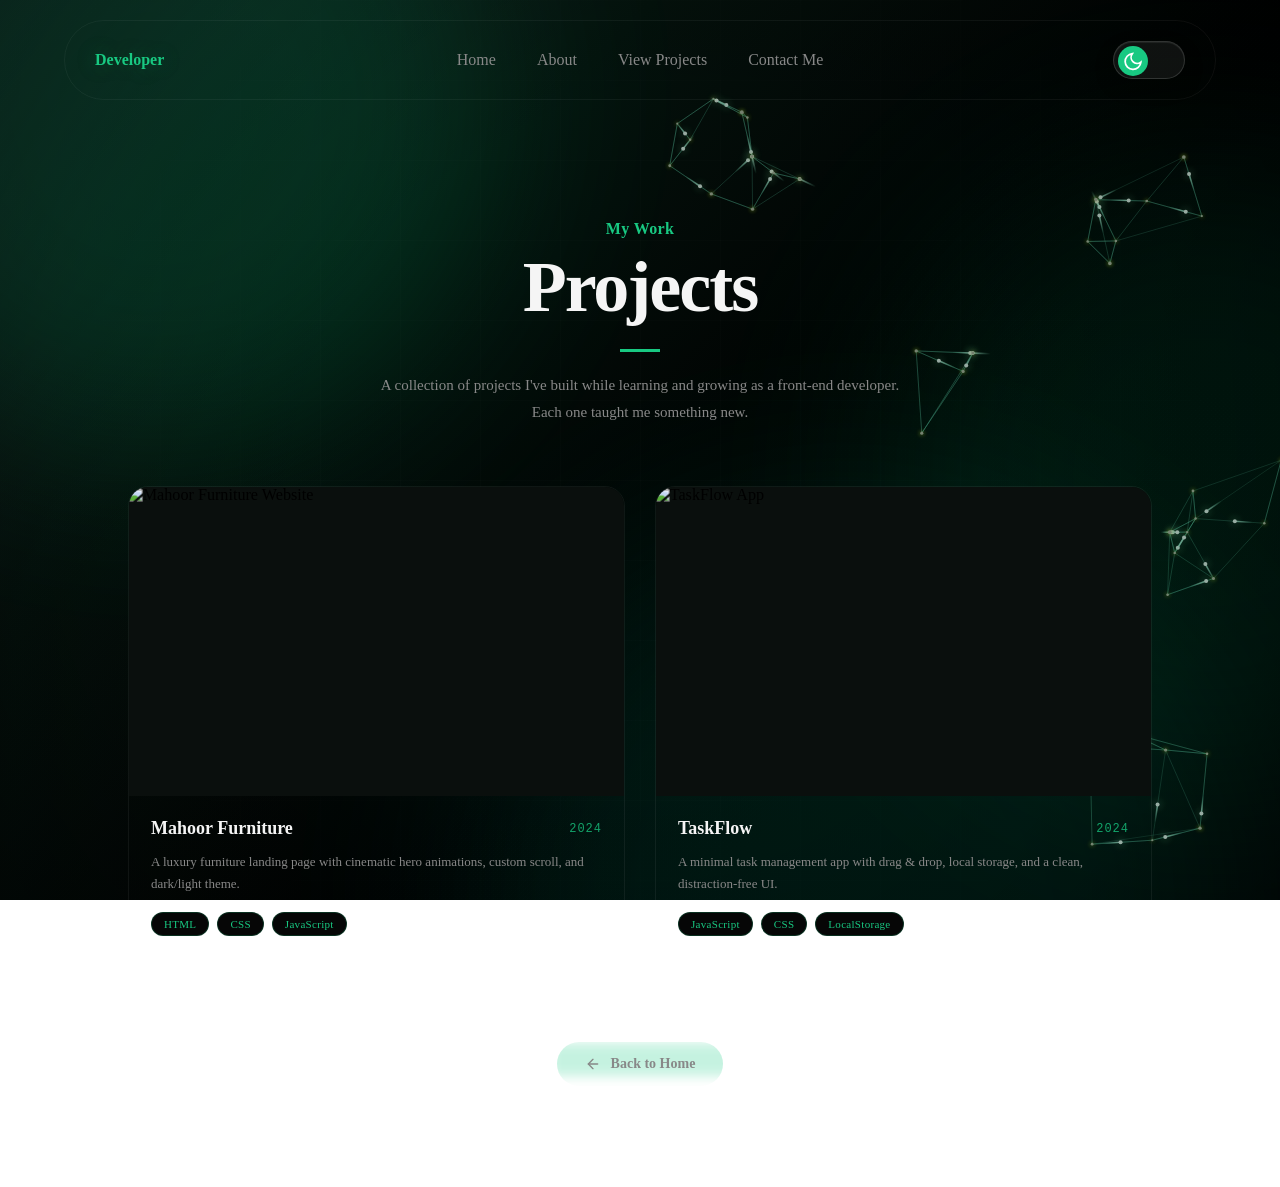
==== projects.html @ 858b784d "Initial commit: portfolio website with projects page" ====
<!doctype html>
<html lang="en">
  <head>
    <meta charset="UTF-8" />
    <meta name="viewport" content="width=device-width, initial-scale=1.0" />
    <title>Projects | Ali Ghambari</title>
    <meta
      name="description"
      content="A collection of front-end projects built by Ali Ghambari — modern, responsive, and crafted with care."
    />

    <link rel="stylesheet" href="css/style.css" />
    <link rel="stylesheet" href="css/background.css" />
    <link rel="stylesheet" href="css/light-theme.css" />
    <link rel="stylesheet" href="css/projects.css" />
    <link rel="stylesheet" href="css/responsive.css" />
  </head>

  <body>
    <!-- BACKGROUND -->
    <div class="background">
      <div class="bg-grid"></div>
      <div class="aurora aurora-1"></div>
      <div class="aurora aurora-2"></div>
      <div class="aurora aurora-3"></div>
    </div>
    <canvas id="network-canvas"></canvas>

    <div class="page">
      <!-- HEADER -->
      <header>
        <button
          class="menu-toggle"
          id="menu-toggle"
          aria-label="Toggle menu"
          aria-expanded="false"
        >
          <span></span>
          <span></span>
          <span></span>
        </button>

        <div class="logo">Developer</div>
        <nav>
          <a href="index.html">Home</a>
          <a href="index.html#about">About</a>
          <a href="projects.html" class="active">View Projects</a>
          <a href="index.html#contact">Contact Me</a>
        </nav>

        <div class="mobile-nav" id="mobile-nav">
          <a href="index.html">Home</a>
          <a href="index.html#about">About</a>
          <a href="projects.html" class="active">View Projects</a>
          <a href="index.html#contact">Contact Me</a>
        </div>

        <button
          class="theme-toggle"
          id="theme-toggle"
          aria-label="Toggle theme"
        >
          <div class="toggle-circle">
            <svg
              class="sun"
              xmlns="http://www.w3.org/2000/svg"
              viewBox="0 0 24 24"
              fill="none"
              stroke="currentColor"
              stroke-width="2"
            >
              <circle cx="12" cy="12" r="5" />
              <line x1="12" y1="1" x2="12" y2="3" />
              <line x1="12" y1="21" x2="12" y2="23" />
              <line x1="4.22" y1="4.22" x2="5.64" y2="5.64" />
              <line x1="18.36" y1="18.36" x2="19.78" y2="19.78" />
              <line x1="1" y1="12" x2="3" y2="12" />
              <line x1="21" y1="12" x2="23" y2="12" />
              <line x1="4.22" y1="19.78" x2="5.64" y2="18.36" />
              <line x1="18.36" y1="5.64" x2="19.78" y2="4.22" />
            </svg>

            <svg
              class="moon"
              xmlns="http://www.w3.org/2000/svg"
              viewBox="0 0 24 24"
              fill="none"
              stroke="currentColor"
              stroke-width="2"
            >
              <path d="M21 12.79A9 9 0 1111.21 3 7 7 0 0021 12.79z" />
            </svg>
          </div>
        </button>
      </header>

      <!-- PROJECTS PAGE HEADER -->
      <section class="projects-hero">
        <span class="greet">My Work</span>
        <h1>Projects</h1>
        <span class="line"></span>
        <p>
          A collection of projects I've built while learning and growing as a
          front-end developer. Each one taught me something new.
        </p>
      </section>

      <!-- PROJECTS GRID -->
      <section class="projects">
        <div class="projects-grid">
          <article class="project-card">
            <div class="project-card__media">
              <img
                src="assets/images/projects/mahoor.webp"
                alt="Mahoor Furniture Website"
                loading="lazy"
              />
              <div class="project-card__overlay"></div>

              <div class="project-card__links">
                <a
                  href="#"
                  target="_blank"
                  rel="noopener"
                  aria-label="View live demo"
                >
                  <svg
                    viewBox="0 0 24 24"
                    fill="none"
                    stroke="currentColor"
                    stroke-width="2"
                  >
                    <path
                      d="M18 13v6a2 2 0 0 1-2 2H5a2 2 0 0 1-2-2V8a2 2 0 0 1 2-2h6"
                    />
                    <polyline points="15 3 21 3 21 9" />
                    <line x1="10" y1="14" x2="21" y2="3" />
                  </svg>
                  <span>Live</span>
                </a>

                <a
                  href="#"
                  target="_blank"
                  rel="noopener"
                  aria-label="View source code"
                >
                  <svg
                    viewBox="0 0 24 24"
                    fill="none"
                    stroke="currentColor"
                    stroke-width="2"
                  >
                    <path
                      d="M9 19c-5 1.5-5-2.5-7-3m14 6v-3.87a3.37 3.37 0 0 0-.94-2.61c3.14-.35 6.44-1.54 6.44-7A5.44 5.44 0 0 0 20 4.77 5.07 5.07 0 0 0 19.91 1S18.73.65 16 2.48a13.38 13.38 0 0 0-7 0C6.27.65 5.09 1 5.09 1A5.07 5.07 0 0 0 5 4.77a5.44 5.44 0 0 0-1.5 3.78c0 5.42 3.3 6.61 6.44 7A3.37 3.37 0 0 0 9 18.13V22"
                    />
                  </svg>
                  <span>Code</span>
                </a>
              </div>
            </div>

            <div class="project-card__content">
              <div class="project-card__header">
                <h3>Mahoor Furniture</h3>
                <span class="project-card__year">2024</span>
              </div>

              <p class="project-card__description">
                A luxury furniture landing page with cinematic hero animations,
                custom scroll, and dark/light theme.
              </p>

              <div class="project-card__tech">
                <span class="project-card__tech-item">HTML</span>
                <span class="project-card__tech-item">CSS</span>
                <span class="project-card__tech-item">JavaScript</span>
              </div>
            </div>
          </article>

          <!-- =====================================================
               PROJECT CARD — TASKFLOW
               ===================================================== -->
          <article class="project-card">
            <div class="project-card__media">
              <img
                src="assets/images/projects/taskflow.webp"
                alt="TaskFlow App"
                loading="lazy"
              />
              <div class="project-card__overlay"></div>

              <div class="project-card__links">
                <a
                  href="#"
                  target="_blank"
                  rel="noopener"
                  aria-label="View live demo"
                >
                  <svg
                    viewBox="0 0 24 24"
                    fill="none"
                    stroke="currentColor"
                    stroke-width="2"
                  >
                    <path
                      d="M18 13v6a2 2 0 0 1-2 2H5a2 2 0 0 1-2-2V8a2 2 0 0 1 2-2h6"
                    />
                    <polyline points="15 3 21 3 21 9" />
                    <line x1="10" y1="14" x2="21" y2="3" />
                  </svg>
                  <span>Live</span>
                </a>

                <a
                  href="#"
                  target="_blank"
                  rel="noopener"
                  aria-label="View source code"
                >
                  <svg
                    viewBox="0 0 24 24"
                    fill="none"
                    stroke="currentColor"
                    stroke-width="2"
                  >
                    <path
                      d="M9 19c-5 1.5-5-2.5-7-3m14 6v-3.87a3.37 3.37 0 0 0-.94-2.61c3.14-.35 6.44-1.54 6.44-7A5.44 5.44 0 0 0 20 4.77 5.07 5.07 0 0 0 19.91 1S18.73.65 16 2.48a13.38 13.38 0 0 0-7 0C6.27.65 5.09 1 5.09 1A5.07 5.07 0 0 0 5 4.77a5.44 5.44 0 0 0-1.5 3.78c0 5.42 3.3 6.61 6.44 7A3.37 3.37 0 0 0 9 18.13V22"
                    />
                  </svg>
                  <span>Code</span>
                </a>
              </div>
            </div>

            <div class="project-card__content">
              <div class="project-card__header">
                <h3>TaskFlow</h3>
                <span class="project-card__year">2024</span>
              </div>

              <p class="project-card__description">
                A minimal task management app with drag & drop, local storage,
                and a clean, distraction-free UI.
              </p>

              <div class="project-card__tech">
                <span class="project-card__tech-item">JavaScript</span>
                <span class="project-card__tech-item">CSS</span>
                <span class="project-card__tech-item">LocalStorage</span>
              </div>
            </div>
          </article>
        </div>
      </section>

      <!-- BACK TO HOME -->
      <div class="projects-footer-nav">
        <a href="index.html" class="back-home-link">
          <svg
            viewBox="0 0 24 24"
            fill="none"
            stroke="currentColor"
            stroke-width="2"
            stroke-linecap="round"
            stroke-linejoin="round"
          >
            <line x1="19" y1="12" x2="5" y2="12" />
            <polyline points="12 19 5 12 12 5" />
          </svg>
          <span class="projects-footer-link">Back to Home</span>
        </a>
      </div>
    </div>

    <script src="js/network.js"></script>
    <script src="js/theme.js"></script>
    <!-- <script src="js/app.js"></script> -->
  </body>
</html>
---- css/style.css ----
* {
  margin: 0;
  padding: 0;
  box-sizing: border-box;
}

:root {
  --bg-primary: #060606;
  --bg-secondary: #04110c;
  --text-primary-white: #f5f5f5;
  --text-secondary: #888;
  --accent: #18c982;
  --border: rgba(255, 255, 255, 0.08);
}
body.light {
  --bg-primary: #f8fafc;
  --text-primary: #0f172a;
  --text-secondary: #475569;
  --accent: #10b981;
}

header {
  width: 90%;
  max-width: 1200px;
  height: 80px;
  margin: 20px auto;
  padding: 0 30px;
  display: flex;
  align-items: center;
  position: relative;
  border: 1px solid rgba(255, 255, 255, 0.05);
  border-radius: 40px;
}

.logo {
  color: var(--accent);
  font-size: 16px;
  font-weight: 700;
  text-shadow: 0 0 20px rgba(24, 201, 130, 0.35);
}

nav {
  position: absolute;
  left: 50%;
  transform: translateX(-50%);
  display: flex;
  gap: 5px;
}

nav a {
  position: relative;
  padding: 10px 18px;
  border-radius: 10px;
  color: var(--text-secondary);
  text-decoration: none;
  transition: 0.35s;
}

nav a::after {
  content: "";
  position: absolute;
  left: 50%;
  bottom: 5px;
  width: 0;
  height: 2px;
  background: var(--accent);
  transform: translateX(-50%);
  transition: 0.35s;
}

nav a:hover {
  color: #fff;
  background: rgba(24, 201, 130, 0.08);
}

nav a:hover::after {
  width: 60%;
}

.hero {
  position: relative;
  width: 80%;
  max-width: 1100px;
  min-height: 90vh;
  margin: auto;
  display: flex;
  justify-content: space-between;
  align-items: center;
  overflow: visible;
  gap: 40px;
}

.hero::before {
  content: "";
  position: absolute;
  width: 600px;
  height: 600px;
  left: -250px;
  top: -150px;
  background: radial-gradient(
    circle,
    rgba(24, 201, 130, 0.08),
    transparent 70%
  );
  filter: blur(80px);
  z-index: -1;
}

.code-bg {
  position: absolute;
  left: -12%;
  top: 40px;
  width: 430px;
  color: var(--accent);
  opacity: 0.18;
  font-family: "Courier New", monospace;
  font-size: 14px;
  line-height: 1.8;
  pointer-events: none;
  z-index: 0;
  filter: blur(0.2px);
  line-height: 30px;
}

.code-bg pre {
  white-space: pre-wrap;
}

/* make text stay above code */

.hero-text {
  position: relative;
  z-index: 2;
  flex: 1;
}
.scroll-down {
  transition: all 0.3s ease;
  cursor: pointer;
  display: inline-block;
}

.greet {
  display: block;
  color: var(--accent);
  font-size: 16px;
  font-weight: 600;
  letter-spacing: 0.4px;
  margin-bottom: 8px;
}

.hero h1 {
  font-size: clamp(52px, 7vw, 82px);
  font-weight: 800;
  letter-spacing: -2px;
  color: var(--text-primary-white);
}

.role {
  display: block;
  color: var(--accent);
  font-size: clamp(18px, 2.2vw, 26px);
  font-weight: 600;
  margin-top: 8px;
}

.line {
  display: block;
  width: 40px;
  height: 3px;
  background: var(--accent);
  margin: 20px 0;
}

.hero p {
  color: #f1eeee;
  max-width: 400px;
  line-height: 1.7;
  font-size: 14px;
}

.stats {
  display: flex;
  gap: 50px;
  margin-top: 35px;
  color: white;
}

.stats strong {
  display: block;
  font-size: 25px;
}

.stats small {
  color: #777;
}

.hero-actions {
  margin-top: 50px;
  display: flex;
}

.download-btn {
  padding: 0.8em 2em 0.8em 2.5em;
  text-decoration: none;
  font-size: 15px;
  font-weight: bold;

  color: #f6fff6;
  letter-spacing: 0.3em;
  text-shadow: -2px 2px 5px var(--text-primary);
  background-color: transparent;
  border: 2px solid rgba(24, 201, 130, 0.12);
  box-shadow:
    0 0 0px 1px rgba(24, 201, 130, 0.45),
    0 0 10px 2px rgba(24, 201, 130, 0.45),
    inset 0 0 0px 1px rgba(24, 201, 130, 0.45),
    inset 0 0 10px 2px rgba(24, 201, 130, 0.45);
  transition: 100ms;
}
.download-btn:hover {
  box-shadow:
    0 0 0px 1px var(--accent),
    0 0 10px 2px var(--accent),
    inset 0 0 0px 1px var(--accent),
    inset 0 0 30px 2px rgba(0, 0, 0, 0.35);
  text-shadow: 0 0 10px #33fd30;
  transform: translateY(-5px);
}
.download-btn:active {
  box-shadow:
    0 0 0px 1px var(--accent),
    0 0 25px 2px rgba(24, 201, 130, 0.45),
    inset 0 0 0px 1px var(--accent),
    inset 0 0 30px 2px var(--accent);
  transform: translateY(1px);
}

.hero_btn {
  outline: none;
  cursor: pointer;

  padding: 0.9rem 2rem;
  margin: 0;
  font-family: inherit;
  font-size: inherit;
  position: relative;
  display: inline-block;
  /* letter-spacing: 0.05rem; */
  font-weight: 700;
  font-size: 17px;
  border-radius: 500px;
  border: 1.5px solid rgba(117, 165, 146, 0.55);
  overflow: hidden;
  background: transparent;
  color: var(--text-primary-white);
  transition:
    transform 0.3s cubic-bezier(0.34, 1.56, 0.64, 1),
    border-color 0.3s ease,
    box-shadow 0.3s ease;
}
.hero_btn span {
  position: relative;
  z-index: 10;
  transition: color 0.4s;
}

.hero_btn:hover span {
  color: var(--text-primary-white);
}

.hero_btn::before,
.hero_btn::after {
  position: absolute;
  top: 0;
  left: 0;
  width: 100%;
  height: 100%;
  z-index: 0;
}

.hero_btn::before {
  content: "";

  position: absolute;
  top: 3%;
  left: -4%;

  width: 111%;
  height: 75%;

  z-index: 0;

  background: rgba(24, 201, 130, 0.25);

  filter: blur(6px);

  transition: transform 0.9s cubic-bezier(0.3, 1, 0.8, 1);

  /* موج اولیه */
  animation: heroWave 4s ease-in-out infinite;
}

/* حرکت موج */
@keyframes heroWave {
  0% {
    transform: translateX(0) skewY(195deg) scaleY(1);
  }

  25% {
    transform: translateX(2%) skewY(198deg) scaleY(1);
  }

  50% {
    transform: translateX(-2%) skewY(160deg) scaleY(0.9);
  }

  75% {
    transform: translateX(3%) skewY(197deg) scaleY(2.05);
  }

  100% {
    transform: translateX(0) skewY(195deg) scaleY(1);
  }
}

/* وقتی موس وارد شد */
.hero_btn:hover::before {
  animation: heroWaveHover 1.2s cubic-bezier(0.22, 1, 0.36, 1) forwards;
  transform: translate3d(100%, 0, 0);
}

.hero_btn:hover {
  transform: translateY(-5px); /* حرکت به سمت بالا (۵ پیکسل) */
  border: 1px solid rgba(24, 201, 130, 0.45); /* حاشیه جدید درخواستی شما */

  /* یک سایه ملایم برای اینکه حس شناور بودن بده */
  box-shadow: 0 10px 25px rgba(24, 201, 130, 0.2);
  background: var(--accent);
}

@keyframes heroExitBurst {
  0% {
    transform: translateX(120%) skewY(195deg) scaleY(1);
    opacity: 1;
    filter: blur(10px);
  }
  50% {
    transform: translateX(50%) skewY(190deg) scaleY(3);
    opacity: 0.5;
    filter: blur(5px);
  }
  100% {
    transform: translateX(0%) skewY(195deg) scaleY(2);
    opacity: 0;
    filter: blur(30px);
  }
}

.scroll-indicator {
  margin-top: 45px;
  display: flex;
  flex-direction: column;
  align-items: center;
  gap: 6px;
  color: #777;
  font-size: 12px;
  animation: scrollBounce 2.2s ease-in-out infinite;
}

@keyframes scrollBounce {
  0%,
  100% {
    transform: translateY(0);
  }
  50% {
    transform: translateY(6px);
  }
}

.about,
.qualification {
  border-top: 1px solid rgba(24, 201, 130, 0.18);
  padding: 50px 10%;
  text-align: center;
}
.qualification p {
  color: var(--accent);
}
.about-content {
  margin-top: 0px;
  display: flex;
  justify-content: space-between;
  align-items: center;
  gap: 50px;
  text-align: left;
}

.about h2,
.qualification h2 {
  color: var(--text-primary-white);
  font-size: 28px;
}

.about h3 {
  font-size: 22px;
  color: var(--text-primary-white);
}

.skills h4,
.experience h4 {
  color: var(--text-primary-white);
}

.boxes h5,
.cards h5 {
  color: var(--text-primary-white);
  font-size: medium;
}

.qualification p {
  color: #777;
  margin-top: 10px;
}

.about p {
  color: #777;
  margin: 20px 0;
  max-width: 350px;
  line-height: 30px;
}

.boxes {
  display: flex;
  gap: 20px;
  margin-top: 20px;
  flex-wrap: wrap;
  transition: all 0.35s cubic-bezier(0.2, 0.8, 0.2, 1);
}

.box {
  position: relative;
  overflow: hidden;
  background: rgba(255, 255, 255, 0.03);
  border: 1px solid rgba(255, 255, 255, 0.06);
  backdrop-filter: blur(18px);
  border-radius: 18px;
  padding: 18px;
  transition:
    transform 0.45s cubic-bezier(0.2, 0.8, 0.2, 1),
    box-shadow 0.45s,
    border-color 0.45s;
}
.box:hover {
  transform: translateY(-10px) scale(1.03);
  border-color: rgba(24, 201, 130, 0.45);
  box-shadow: 0 10px 30px rgba(24, 201, 130, 0.18);
}
.box::before {
  content: "";
  position: absolute;
  width: 220px;
  height: 220px;
  background: radial-gradient(
    circle,
    rgba(24, 201, 130, 0.25),
    transparent 70%
  );
  top: -120px;
  left: -120px;
  opacity: 0;
  transition: 0.45s;
  pointer-events: none;
}

.box:hover::before {
  opacity: 1;
}
.box::after {
  content: "";
  position: absolute;
  top: 0;
  left: -150%;
  width: 55%;
  height: 100%;
  background: linear-gradient(
    110deg,
    transparent,
    rgba(255, 255, 255, 0.18),
    transparent
  );

  transition: 0.8s;
}

.box:hover::after {
  left: 170%;
}


.box-icon {
  width: 36px;
  height: 29px;
  border-radius: 25px;
  background: rgba(24, 201, 130, 0.12);
  color: var(--accent);
  display: flex;
  align-items: center;
  justify-content: center;
  transition:
    transform 0.3s,
    background 0.4s,
    color 0.4s;
}

.box:hover .box-icon {

  transform: rotate(-8deg) scale(1.15);
  background: black;
  color: #fff;
}
.box-icon svg {

  width: 22px;
  height: 22px;
  transition: 0.4s;
}
.box h5 {
  transition: 0.35s;
}

.box:hover h5 {
  color: var(--accent);
  letter-spacing: 0.6px;
}
.box li {
  transition: 0.35s;
}

.box:hover li {
  color: #d9d9d9;
}
.boxes:hover .box {
  opacity: 0.55;
  transform: scale(0.97);
  filter: blur(0.5px);
}

.boxes .box:hover {
  opacity: 1;
  transform: translateY(-10px) scale(1.03);
  filter: none;
  border: 1px solid rgba(24, 201, 130, 0.45);
}

.box-header {
  display: flex;
  align-items: center;
  gap: 6px;
}

.boxes ul {
  padding: 1rem;
  /* margin-top: 20px; */
}

.box-icon svg {
  width: 22px;
  height: 22px;
  stroke: var(--accent);
}
.box h5 {
  margin: 0;
  color: #fff;
  font-size: 18px;
}

.boxes li {
  list-style: none;
  color: #c1c0c0;
  font-size: 12px;
  margin: 10px 0;
  display: flex;
  align-items: center;
  gap: 8px;
}

.boxes li::before {
  content: "";
  width: 5px;
  height: 5px;
  background: var(--accent);
  border-radius: 50%;
  opacity: 0.8;
}

.experience {
  margin-top: 40px;
  padding-bottom: 20px;
  border-bottom: 1px solid #333;
  text-align: left;
}

.cards {
  display: flex;
  justify-content: space-between;
  gap: 30px;
  margin-top: 30px;
  text-align: left;
  transition: all 0.35s cubic-bezier(0.2, 0.8, 0.2, 1);
}

.cards div:hover {
  transform: translateY(-10px) scale(1.03);
  border-color: rgba(24, 201, 130, 0.45);
  box-shadow:
    0 15px 40px rgba(0, 0, 0, 0.35),
    0 0 30px rgba(24, 201, 130, 0.12);
}

.cards div {
  flex: 1;
  padding: 30px;
  border-radius: 18px;
  background: rgba(255, 255, 255, 0.02);
  border: 1px solid rgba(255, 255, 255, 0.05);
  transition: all 0.35s cubic-bezier(0.2, 0.8, 0.2, 1);
}

.cards p,
.cards small {
  color: #777;
  margin-top: 10px;
  font-size: 13px;
}

/* =================================
        MOBILE MENU TOGGLE
================================= */

.menu-toggle {
  display: none;
  flex-direction: column;
  justify-content: center;
  gap: 5px;
  width: 28px;
  height: 32px;
  background: none;
  border: none;
  cursor: pointer;
  padding: 0;
  position: relative;
  z-index: 20;
}

.menu-toggle span {
  display: block;
  width: 100%;
  height: 2px;
  background: var(--text-primary-white);
  border-radius: 2px;
  transition: 0.35s;
}

.menu-toggle.active span:nth-child(1) {
  transform: translateY(7px) rotate(45deg);
}
.menu-toggle.active span:nth-child(2) {
  opacity: 0;
}
.menu-toggle.active span:nth-child(3) {
  transform: translateY(-7px) rotate(-45deg);
}

.mobile-nav {
  position: absolute;
  top: calc(100% + 12px);
  left: 50%;
  width: 88%;
  max-width: 320px;
  background: rgba(8, 14, 11, 0.97);
  border: 1px solid rgba(255, 255, 255, 0.08);
  border-radius: 20px;
  padding: 10px;
  display: flex;
  flex-direction: column;
  gap: 2px;
  opacity: 0;
  pointer-events: none;
  transform: translateX(-50%) translateY(-8px);
  transition: 0.3s ease;
  z-index: 50;
}

.mobile-nav.open {
  opacity: 1;
  pointer-events: auto;
  transform: translateX(-50%) translateY(0);
}

.mobile-nav a {
  color: #ccc;
  text-decoration: none;
  padding: 12px 16px;
  border-radius: 12px;
  font-size: 14px;
  transition: 0.25s;
}

.mobile-nav a:hover {
  background: rgba(24, 201, 130, 0.1);
  color: #fff;
}
---- css/background.css ----
.background {
  position: fixed;
  inset: 0;
  overflow: hidden;
  z-index: -100;
  background:
    radial-gradient(circle at 15% 20%, rgba(0, 2, 1, 0.2), transparent 35%),
    radial-gradient(circle at 80% 25%, rgba(2, 5, 4, 0.12), transparent 35%),
    radial-gradient(circle at 70% 80%, rgba(0, 7, 3, 0.884), transparent 40%),
    radial-gradient(circle at 20% 80%, rgba(3, 3, 3, 0.1), transparent 45%),
    linear-gradient(135deg, #131d1d 0%, #04110c 30%, #000000 60%, #020303 100%);
}

.bg-grid {
  position: absolute;

  inset: 0;

  background-image:
    linear-gradient(rgba(255, 255, 255, 0.025) 1px, transparent 1px),
    linear-gradient(90deg, rgba(255, 255, 255, 0.025) 1px, transparent 1px);

  background-size: 80px 80px;

  opacity: 0.45;

  mask-image: radial-gradient(circle, black 30%, transparent 100%);
}

.aurora {
  position: absolute;
  border-radius: 50%;
  filter: blur(100px);
  animation: auroraMove 20s ease-in-out infinite alternate;
}

.aurora-1 {
  width: 700px;
  height: 700px;
  top: -250px;
  left: -200px;
  background: #00ff99;
  opacity: 0.14;
}

.aurora-2 {
  width: 650px;
  height: 650px;
  right: -250px;
  top: 150px;
  background: #00d084;
  opacity: 0.1;
}

.aurora-3 {
  width: 800px;
  height: 800px;
  left: 35%;
  bottom: -400px;
  background: #00ffcc;
  opacity: 0.08;
}

@keyframes auroraMove {
  0% {
    transform: translate(0, 0) scale(1);
  }

  50% {
    transform: translate(40px, -40px) scale(1.12);
  }

  100% {
    transform: translate(-30px, 30px) scale(0.95);
  }
}

#network-canvas {
  position: absolute;
  inset: 0;
  width: 100%;
  height: 100%;
  pointer-events: none;
  opacity: 0.65;
}

.background::after {
  content: "";
  position: absolute;
  inset: 0;
  pointer-events: none;
  background: radial-gradient(
    circle at center,
    transparent 40%,
    rgba(0, 0, 0, 0.15) 75%,
    rgba(0, 0, 0, 0.35) 100%
  );
}

@keyframes floatImage {
  0% {
    transform: translateY(0);
  }

  50% {
    transform: translateY(-12px);
  }

  100% {
    transform: translateY(0);
  }
}
---- css/light-theme.css ----
body.light {
  --bg-primary: #f8fafc;
  --text-primary: #0f172a;
  --text-secondary: #475569;
  --accent: #10b981;
  --text-color: #ffffff;
  --text-primary-white: #0f172a;
}

body.light .background {
  background-color: #f8fafc !important;
  background: #f8fafc !important;
}

body.light .bg-grid {
  opacity: 0.15;
  filter: invert(1);
}

body.light .noise {
  opacity: 0.02;
}

body.light header {
  border: 1px solid rgba(255, 255, 255, 0.8) !important;
  box-shadow: 0 8px 32px 0 rgba(0, 0, 0, 0.05);
  position: relative;
  z-index: 100;
}

body.light .logo {
  color: #4a4e4d;
  text-shadow: none;
}

body.light nav a {
  color: #475569;
}

body.light nav a:hover {
  color: #0f172a;
  background: rgba(16, 185, 129, 0.08);
}

body.light nav a::after {
  background: #10b981;
}

body.light .theme-toggle {
  border: 1px solid rgba(203, 195, 195, 0.7);
  box-shadow:
    inset 1 1px 1px rgba(255, 255, 255, 0.7),
    0 8px 18px rgba(0, 0, 0, 0.08);
}


body.light .theme-toggle .toggle-circle {
  transform: translateX(34px);
  background: #ffaa00;
  color: var(--text-color);
}

body.light .theme-toggle .moon {
  opacity: 0;
  transform: rotate(180deg) scale(0.5);
}

body.light .theme-toggle .sun {
  opacity: 1;
  transform: rotate(0) scale(1);
}

/* ۴. بخش Hero (معرفی) */
body.light .code-bg {
  color: #03261a;
  opacity: 0.4;
}

body.light .hero h1 {
  color: #0f172a;
}

body.light .hero p {
  color: black;
}

body.light .line {
  background: #10b981;
}

body.light .stats {
  color: #0f172a;
}

body.light .stats small {
  color: #64748b;
}

body.light .image-card {
  border: 0px solid rgba(62, 82, 74, 0.35) !important;
  box-shadow:
    0 20px 40px -15px rgb(0 0 0 / 64%),
    0 0 30px rgb(244 255 250 / 18%),
    inset 0 0 20px #d7d4d4 !important;
}

body.light .image-card:hover {
  border-color: rgba(66, 73, 70, 0.6) !important;
  box-shadow:
    0 30px 50px -15px rgba(0, 0, 0, 0.12),
    0 0 45px rgba(34, 39, 37, 0.32),
    inset 0 0 25px rgba(255, 255, 255, 0.9) !important;
}

body.light .image-card img {
  border-radius: 32px;
  border: 1px solid rgba(0, 0, 0, 0.05);
}

body.light .glass-top span {
  background: #080808;
  box-shadow: 0 0 8px rgba(16, 185, 129, 0.3);
}

body.light .about {
  border-top: 1px solid #9b9b9b;
}

body.light .about h2,
body.light .about h3,
body.light .skills h4 {
  color: #0f172a;
}

body.light .about p {
  color: #475569;
}

body.light .download-btn {
  box-shadow:
    0 0 0px 1px rgba(62, 82, 74, 0.35),
    0 0 10px 2px rgba(0, 0, 0, 0.35),
    inset 0 0 0px 1px #d5d1d1,
    inset 0 0 30px 2px rgba(0, 0, 0, 0.35);
  color: var(--text-primary);
  text-shadow: 8px 2px 22px var(--bg-primary);
}

body.light .download-btn:hover {
  box-shadow:
    0 0 0px 1px #777,
    0 0 10px 2px #9b9b9b,
    inset 0 0 0px 1px #777,
    inset 0 0 10px 2px rgba(62, 82, 74, 0.35);
}

body.light .hero_btn {
  background: linear-gradient(135deg, #10b981, #7e8381);
  color: var(--text-color);
  box-shadow: 0 8px 25px rgba(3, 3, 3, 0.25);
}

body.light .hero_btn:hover {
  background: linear-gradient(135deg, #179169, #10b981);
  box-shadow: 0 12px 30px rgba(0, 0, 0, 0.35);
}

body.light .box {
  position: relative;
  overflow: hidden;

  border: 0px solid rgba(62, 82, 74, 0.35);
  backdrop-filter: blur(18px);
  border-radius: 18px;
  padding: 18px;
  box-shadow:
    -2px 12px 20px -15px rgb(0 0 0 / 64%),
    0 0 30px rgba(24, 201, 130, 0.12),
    0 0 20px 2px #c8c1c1 !important;
  transition:
    transform 0.45s cubic-bezier(0.2, 0.8, 0.2, 1),
    box-shadow 0.45s,
    filter 0.45s;
}

body.light .box:hover {
  background: #191c2025;
  border: 0px solid rgba(62, 82, 74, 0.35);
  box-shadow:
    0 20px 40px -15px rgb(0 0 0 / 64%),
    0 0 30px rgba(24, 201, 130, 0.12),
    0 0 20px 9px #d7d4d4 !important;
  transform: translateY(-12px) scale(1.04) rotateZ(-2deg);
  filter: brightness(1.05);
}

body.light .box:hover .box-icon {
  background: #111;
  color: var(--text-color);
}

body.light .box:hover .box-icon {
  transform: rotate(-8deg) scale(1.15);
  background: var(--accent);
  color: var(--text-color);
}
body.light .box-icon svg {
  stroke: rgb(253, 255, 253);
}
body.light .box:hover::before {
  background: radial-gradient(circle, rgba(0, 0, 0, 0.12), transparent 70%);
}

body.light .boxes h5 {
  color: #0f172a;
}

body.light .boxes li {
  color: black;
}

body.light .boxes li::before {
  background: #10b981;
}

/* ۸. بخش سوابق و کارت‌ها (Qualification & Cards) */
body.light .qualification {
  border-top: 1px solid #9b9b9b;
}

body.light .qualification h2,
body.light .qualification p {
  color: #475569;
}

body.light .qualification h2 {
  color: #0f172a;
}

body.light .experience {
  border-bottom: 1px solid #9b9b9b;
}

body.light .experience h4 {
  color: #0f172a;
}

body.light .cards div {
  backdrop-filter: blur(20px);
  border: 1px solid rgba(255, 255, 255, 0.45);
  box-shadow:
    20px 20px 60px 6px rgba(0, 0, 0, 0.35),
    -20px -20px 60px var(--text-color);
}
body.light .cards div::before {
  content: "";
  width: 160px;
  height: 160px;
  background: var(--text-color);
  filter: blur(80px);
  opacity: 0.3;
}
body.light .cards div:hover {
  transform: translateY(-8px) scale(1.02);
  box-shadow: 0 25px 45px rgba(0, 0, 0, 0.15);
}

body.light .cards h5 {
  color: #0f172a;
  font-size: medium;
}

body.light .cards p,
body.light .cards small {
  color: #475569;
}

body.light .greet,
body.light .role {
  color: #0f766e;
}

body.light .scroll-indicator {
  color: #64748b;
}

body.light .hero_btn.outline::before {
  background: rgba(62, 82, 74, 0.35);
}

body.light .hero_btn.outline {
  color: #111;
  background: rgba(255, 255, 255, 0.18);
  backdrop-filter: blur(18px);
  -webkit-backdrop-filter: blur(18px);
  border: 1px solid rgba(180, 180, 180, 0.45);
  box-shadow:
    0 0 0px 1px rgba(62, 82, 74, 0.35),
    0 0 10px 2px rgba(0, 0, 0, 0.35),
    inset 0 0 0px 1px #d5d1d1,
    inset 0 0 30px 2px rgba(0, 0, 0, 0.35);
  transition: all 0.35s ease-in-out;
}

body.light .hero_btn.outline:hover {
  color: #111;
  background: rgba(255, 255, 255, 0.32);
  border-color: rgba(160, 160, 160, 0.75);
  /* border: none; */
  transform: translateY(-3px);
  box-shadow:
    inset 0 1px 11px 2px rgba(255, 255, 255, 0.7),
    0 8px 20px rgba(0, 0, 0, 0.06);
}
body.light .hero_btn:hover span {
  color: var(--text-primary);
}

body.light .menu-toggle span {
  background: #0f172a;
}

body.light .mobile-nav {
  background: rgba(255, 255, 255, 0.97);
  border: 1px solid #e2e8f0;
  box-shadow: 0 8px 32px rgba(0, 0, 0, 0.08);
}

body.light .mobile-nav a {
  color: #475569;
}

body.light .mobile-nav a:hover {
  background: rgba(16, 185, 129, 0.08);
  color: #0f172a;
}

body.light .aurora-1 {
  opacity: 0.1;
  background: #10b981;
}

body.light .aurora-2 {
  opacity: 0.07;
  background: #3b82f6;
}

body.light .aurora-3 {
  opacity: 0.05;
  background: #10b981;
}

.toggle-circle {
  width: 30px;
  height: 30px;
  border-radius: 50%;
  background: var(--accent);
  display: flex;
  align-items: center;
  justify-content: center;
  transition: 0.45s cubic-bezier(0.22, 0.61, 0.36, 1);
  color: white;
}

.theme-toggle svg {
  position: absolute;
  width: 100%;
  height: 21px;
  transition: 0.9s;
}

.theme-toggle {
  margin-left: auto;
  position: relative;
  width: 72px;
  height: 38px;
  padding: 4px;
  cursor: pointer;
  overflow: hidden;
  border-radius: 999px;

  /* Glass */
  background: rgba(255, 255, 255, 0.06);

  /* Border شیشه‌ای */
  border: 1px solid rgba(255, 255, 255, 0.14);

  /* Shadow */
  box-shadow:
    inset 0 1px 1px rgba(255, 255, 255, 0.08),
    0 8px 20px rgba(0, 0, 0, 0.18);
  transition: 0.35s ease;
}
.theme-toggle:hover {
  border-color: rgba(24, 201, 130, 0.45);
  box-shadow:
    inset 0 1px 1px rgba(255, 255, 255, 0.12),
    0 0 18px rgba(24, 201, 130, 0.18),
    0 10px 28px rgba(0, 0, 0, 0.22);
}

.sun {
  opacity: 0;
  transform: rotate(-180deg) scale(0.5);
}

.moon {
  opacity: 1;
}

.theme-toggle:hover {
  box-shadow:
    0 0 18px rgba(24, 201, 130, 0.5),
    0 15px 35px rgba(0, 0, 0, 0.45);
}

@media (max-width: 600px) {
  body.light .about {
    border-color: var(--border);
    box-shadow:
      -3px 4px 60px 6px rgba(0, 0, 0, 0.35),
      -20px -20px 60px var(--text-color);
  }

  body.light .theme-toggle {
    /* border-color: rgba(15, 118, 110, 0.4); */
    border: none;
  }
}

@keyframes floatLeft {
  0% {
    transform: translate(0, 0) rotate(0deg);
  }

  25% {
    transform: translate(-3px, -4px) rotate(-0.5deg);
  }

  50% {
    transform: translate(0, -6px) rotate(0deg);
  }

  75% {
    transform: translate(3px, -4px) rotate(0.5deg);
  }

  100% {
    transform: translate(0, 0) rotate(0deg);
  }
}
@keyframes floatRight {
  0% {
    transform: translate(0, -6px) rotate(0deg);
  }

  25% {
    transform: translate(3px, -4px) rotate(0.5deg);
  }

  50% {
    transform: translate(0, 0) rotate(0deg);
  }

  75% {
    transform: translate(-3px, -4px) rotate(-0.5deg);
  }

  100% {
    transform: translate(0, -6px) rotate(0deg);
  }
}

.box:first-child {
  animation: floatRight 12s ease-in-out infinite;
}

.box:last-child {
  animation: floatLeft 12s ease-in-out infinite;
  animation-delay: 4s;
}
---- css/projects.css ----
/* =========================================================
   PROJECTS PAGE
   ========================================================= */

/* ---------- PAGE HERO ---------- */

.projects-hero {
  width: 80%;
  max-width: 800px;
  margin: 120px auto 60px;
  text-align: center;
}

.projects-hero h1 {
  font-size: clamp(42px, 6vw, 72px);
  font-weight: 800;
  letter-spacing: -2px;
  color: var(--text-primary-white);
  margin: 8px 0 0;
}

.projects-hero .line {
  margin: 20px auto;
}

.projects-hero p {
  color: var(--text-secondary);
  max-width: 520px;
  margin: 0 auto;
  line-height: 1.8;
  font-size: 15px;
}

/* ---------- GRID ---------- */

.projects {
  width: 80%;
  max-width: 1100px;
  margin: 0 auto 80px;
}

.projects-grid {
  display: grid;
  grid-template-columns: repeat(auto-fit, minmax(320px, 1fr));
  gap: 30px;
}

/* ---------- CARD ---------- */

.project-card {
  position: relative;
  display: flex;
  flex-direction: column;
  overflow: hidden;
  border-radius: 20px;
  /* background: rgba(255, 255, 255, 0.02); */
  border: 1px solid rgba(255, 255, 255, 0.06);
  /* backdrop-filter: blur(12px); */
  transition:
    transform 0.5s cubic-bezier(0.2, 0.8, 0.2, 1),
    border-color 0.4s ease,
    box-shadow 0.5s ease;
}

.project-card:hover {
  transform: translateY(-10px);
  border-color: rgba(24, 201, 130, 0.45);
  box-shadow:
    0 20px 45px rgba(0, 0, 0, 0.35),
    0 0 30px rgba(24, 201, 130, 0.12);
}

/* ---------- MEDIA ---------- */

.project-card__media {
  position: relative;
  width: 100%;
  aspect-ratio: 16 / 10;
  overflow: hidden;
  background: #0a0f0d;
}

.project-card__media img {
  width: 100%;
  height: 100%;
  object-fit: cover;
  display: block;
  transform: scale(1.01);
  transition: transform 1s cubic-bezier(0.2, 0.8, 0.2, 1);
}

.project-card:hover .project-card__media img {
  transform: scale(1.08);
}

/* ---------- OVERLAY ---------- */

.project-card__overlay {
  position: absolute;
  inset: 0;
  background: linear-gradient(
    180deg,
    rgba(0, 0, 0, 0) 40%,
    rgba(0, 0, 0, 0.75) 100%
  );
  opacity: 0;
  transition: opacity 0.5s ease;
  pointer-events: none;
}

.project-card:hover .project-card__overlay {
  opacity: 1;
}

/* ---------- LINKS ---------- */

.project-card__links {
  position: absolute;
  top: 16px;
  right: 16px;
  display: flex;
  flex-direction: column;
  gap: 8px;
  z-index: 2;
  opacity: 0;
  transform: translateY(-8px);
  transition:
    opacity 0.4s ease,
    transform 0.5s cubic-bezier(0.2, 0.8, 0.2, 1);
}

.project-card:hover .project-card__links {
  opacity: 1;
  transform: translateY(0);
}

.project-card__links a {
  display: flex;
  align-items: center;
  gap: 6px;
  padding: 8px 14px;
  border-radius: 999px;
  background: rgba(24, 201, 130, 0.15);
  border: 1px solid rgba(24, 201, 130, 0.35);
  backdrop-filter: blur(12px);
  color: #fff;
  font-size: 12px;
  font-weight: 600;
  text-decoration: none;
  transition:
    background 0.3s ease,
    border-color 0.3s ease,
    transform 0.3s ease;
}

.project-card__links a:hover {
  background: rgba(24, 201, 130, 0.3);
  border-color: rgba(24, 201, 130, 0.65);
  transform: translateX(-3px);
}

.project-card__links svg {
  width: 14px;
  height: 14px;
}

/* ---------- CONTENT ---------- */

.project-card__content {
  display: flex;
  flex-direction: column;
  gap: 12px;
  padding: 22px 22px 24px;
}

.project-card__header {
  display: flex;
  align-items: center;
  justify-content: space-between;
  gap: 12px;
}

.project-card__header h3 {
  margin: 0;
  color: var(--text-primary-white);
  font-size: 18px;
  font-weight: 700;
}

.project-card__year {
  color: var(--accent);
  font-family: "Courier New", monospace;
  font-size: 12px;
  letter-spacing: 1px;
  opacity: 0.8;
}

.project-card__description {
  color: var(--text-secondary);
  font-size: 13px;
  line-height: 1.7;
  margin: 0;
}

/* ---------- TECH TAGS ---------- */

.project-card__tech {
  display: flex;
  flex-wrap: wrap;
  gap: 8px;
  margin-top: 4px;
}

.project-card__tech span {
  padding: 5px 12px;
  border-radius: 999px;
  background: var(--bg-primary);
  border: 1px solid rgba(24, 201, 130, 0.22);
  color: var(--accent);
  font-size: 11px;
  font-weight: 500;
  letter-spacing: 0.3px;
}

/* ---------- BACK TO HOME ---------- */

.projects-footer-nav {
  width: 80%;
  max-width: 1100px;
  margin: 0 auto 100px;
  display: flex;
  justify-content: center;
}



.back-home-link {
  position: relative;
  display: inline-flex;
  align-items: center;
  gap: 10px;

  padding: 14px 28px;
  border-radius: 999px;

  border: 1px solid rgb(24 201 130 / 0%);
  background: transparent;
  color: var(--text-secondary);

  font-size: 14px;
  font-weight: 700;
  text-decoration: none;

  overflow: hidden;
  z-index: 0;

  transition:
    transform 0.35s cubic-bezier(0.34, 1.56, 0.64, 1),
    border-color 0.35s ease,
    color 0.35s ease,
    box-shadow 0.35s ease;
}

/* ---------- محتوا روی موج ---------- */

.back-home-link svg,
.back-home-link span {
  /* position: relative; */
  z-index: 2;
  transition: color 0.4s ease;
}

.back-home-link svg {
  width: 16px;
  height: 16px;
  transition:
    transform 0.4s cubic-bezier(0.22, 1, 0.36, 1),
    color 0.4s ease;
}

/* ---------- موج سبز (پیش‌فرض، آروم) ---------- */

.back-home-link::before {
  content: "";
  position: absolute;
  top: 3%;
  left: -4%;
  width: 111%;
  height: 75%;
  z-index: 1;

  background: rgba(24, 201, 130, 0.25);
  filter: blur(6px);

  transform-origin: center;
  transition: transform 0.9s cubic-bezier(0.3, 1, 0.8, 1);

  animation: backWave 4s ease-in-out infinite;
}

@keyframes backWave {
  0% {
    transform: translateX(0) skewY(195deg) scaleY(1);
  }
  25% {
    transform: translateX(2%) skewY(198deg) scaleY(1);
  }
  50% {
    transform: translateX(-2%) skewY(160deg) scaleY(0.9);
  }
  75% {
    transform: translateX(3%) skewY(197deg) scaleY(2.05);
  }
  100% {
    transform: translateX(0) skewY(195deg) scaleY(1);
  }
}

/* ---------- موج سریع هنگام Hover ---------- */

.back-home-link:hover::before {
  animation: backWaveHover 1.2s cubic-bezier(0.22, 1, 0.36, 1) forwards;
}

@keyframes backWaveHover {
  0% {
    transform: translateX(-20%) skewY(195deg) scaleY(1);
  }
  35% {
    transform: translateX(20%) skewY(187deg) scaleY(1.15);
  }
  65% {
    transform: translateX(65%) skewY(202deg) scaleY(0.9);
  }
  100% {
    transform: translateX(120%) skewY(195deg) scaleY(1);
  }
}

/* ---------- Hover روی دکمه ---------- */

.back-home-link:hover {
  color: var(--text-primary-white);
  border-color: rgba(24, 201, 130, 0.85);
  background: rgba(24, 201, 130, 0.06);
  transform: translateY(-5px);
  box-shadow: 0 10px 25px rgba(24, 201, 130, 0.2);
}

/* فلش حرکت کنه */
.back-home-link:hover svg {
  transform: translateX(-5px);
  color: var(--accent);
}

/* ---------- Active (کلیک) ---------- */

.back-home-link:active {
  transform: translateY(-1px);
  box-shadow: 0 5px 15px rgba(24, 201, 130, 0.3);
}

/* ---------- Focus (دسترسی‌پذیری) ---------- */

.back-home-link:focus-visible {
  outline: 2px solid var(--accent);
  outline-offset: 4px;
}


/* ---------- ACTIVE NAV LINK ---------- */

/* nav a.active {
  color: var(--accent);
}

nav a.active::after {
  width: 60%;
} */

/* ---------- RESPONSIVE ---------- */

@media (max-width: 900px) {
  .projects-hero {
    width: 90%;
    margin: 100px auto 40px;
  }

  .projects,
  .projects-footer-nav {
    width: 90%;
  }

  .projects-grid {
    grid-template-columns: 1fr;
    gap: 24px;
  }
}

@media (max-width: 600px) {
  .projects-hero {
    margin: 90px auto 30px;
  }

  .projects-hero h1 {
    font-size: 38px;
  }

  .project-card__content {
    padding: 18px 18px 20px;
  }

  .project-card__header h3 {
    font-size: 16px;
  }

  .project-card__links {
    opacity: 1;
    transform: translateY(0);
  }
}

/* ---------- LIGHT THEME ---------- */


body.light .projects-hero .line{
    background: var(--text-secondary);
}

body.light .project-card__links a{
    background: #fff;
}

body.light .project-card__links svg{
    color: #0f172a;
    border: none;
}

body.light .project-card {
  /* border: 1px solid rgba(0, 0, 0, 0.06); */
  box-shadow: 0 12px 30px rgba(0, 0, 0, 0.06);
}

body.light .project-card:hover {
  border-color: #fff;
  box-shadow: 0 25px 45px rgba(0, 0, 0, 0.15);
}

body.light .project-card__header h3 {
  color: #0f172a;
}

body.light .project-card__description {
  color: #475569;
}

body.light .project-card__year {
  color: #0f766e;
}

body.light .project-card span {
  position: relative;
  background: rgba(16, 185, 129, 0.1);
  border-color: var(--bg-primary);
  color: #0c0c0c;
  transition:
    transform 0.3s cubic-bezier(0.34, 1.56, 0.64, 1),
    border-color 0.3s ease,
    box-shadow 0.3s ease;
}

body.light .projects-hero h1 {
  color: #0f172a;
}

body.light .back-home-link {
  color:#515b1c ;
  border-color: rgba(0, 0, 0, 0.1);
}

body.light .back-home-link:hover {
  color: #0f766e;
  border-color: rgba(16, 185, 129, 0.5);
  background: rgba(16, 185, 129, 0.08);
}



body.light .back-home-link::before{
    background:rgb(0 0 0 / 18%);
}

/* =========================================================
   BACK TO HOME — WAVE ANIMATION
   ========================================================= */
---- css/responsive.css ----
/* =================================================
   TABLET (nav collapses, hero stacks)
================================================= */

@media (max-width: 900px) {
  nav {
    display: none;
  }

  .menu-toggle {
    display: flex;
  }

  .logo {
    position: absolute;
    left: 50%;
    transform: translateX(-50%);
  }

  .hero {
    flex-direction: column-reverse;
    text-align: center;
    margin-top: 90px;
  }
  .hero-text {
    display: flex;
    flex-direction: column;
    align-items: center;
    justify-content: center;
    gap: 30px;
  }

  .hero p {
    margin: auto;
  }
  .code-bg {
    left: -25%;
  }
  .stats {
    justify-content: center;
  }
  .about{
    display: flex;
    align-items: center;
    flex-direction: column;
    gap: 30px;
  }
  .about-content {
    flex-direction: column;
    text-align: center;
  }

  .boxes {
    justify-content: center;
  }

  .cards {
    flex-direction: column;
  }
}

@media (max-width: 600px) {
  /* ---------- Header ---------- */

  header {
    width: 92%;
    height: 64px;
    padding: 0 16px;
    border-radius: 24px;
    justify-content: space-between;
  }

  .logo {
    font-size: 15px;
  }

  .theme-toggle {
    margin-left: 0;
    width: 37px;
    height: 37px;
    padding: 0;
    border-radius: 30px;
    background: transparent;
    border: 1px solid rgba(24, 201, 130, 0.4);
    box-shadow: none;
  }

  .theme-toggle:hover {
    box-shadow: 0 0 14px rgba(24, 201, 130, 0.25);
  }

  .theme-toggle .toggle-circle {
    width: 100%;
    height: 100%;
    background: transparent;
    transform: none !important;
  }
  body.light .theme-toggle .toggle-circle {
    background: #ffc552;
  }
  .theme-toggle svg {
    color: var(--text-primary);
    left: 49%;
    top: 50%;
    width: 19px;
    height: 19px;
    margin: 0;
    transform: translate(-50%, -50%) !important;
  }

  /* ---------- Hero ---------- */

  .hero {
    flex-direction: column-reverse;
    width: 88%;
    min-height: auto;
    margin-top: 110px;
    padding-bottom: 20px;
    gap: 0;
  }

  .code-bg {
    display: none;
  }

  .hero-text {
    width: 100%;
  }

  .greet {
    font-size: 14px;
    margin-bottom: 4px;
  }

  .hero h1 {
    font-size: 32px;
    letter-spacing: -1px;
  }

  .role {
    font-size: 18px;
    margin-top: 4px;
  }

  .hero .line {
    margin: 16px auto;
  }

  .hero p {
    font-size: 13px;
    max-width: 300px;
    margin: 0 auto;
  }

  .stats {
    display: none;
  }

  .hero-actions {
    justify-content: center;
    margin-top: 28px;
  }

  .hero_btn {
    padding: 14px 30px;
    font-size: 14px;
  }

  .scroll-indicator {
    margin-top: 26px;
  }

  /* ---------- Image card (arch / portal style) ---------- */

  .image-card {
    position: relative;
    width: 230px;
    margin: 0 auto 34px;
    padding: 14px 14px 18px;
    border-radius: 130px 130px 30px 30px;
    border: 1.5px solid rgba(24, 201, 130, 0.55);
    box-shadow:
      0 0 55px rgba(24, 201, 130, 0.35),
      inset 0 0 25px rgba(255, 255, 255, 0.06);
    background: radial-gradient(
      circle at 50% 25%,
      rgba(24, 201, 130, 0.1),
      transparent 70%
    );
    animation: floatImage 6s ease-in-out infinite;
  }

  .image-card::before {
    content: "";
    position: absolute;
    inset: -45px;
    border-radius: 50%;
    background: radial-gradient(
      circle,
      rgba(24, 201, 130, 0.18),
      transparent 70%
    );
    filter: blur(30px);
    z-index: -1;
  }

  .glass-top {
    display: none;
  }

  .image-card img {
    width: 100%;
    height: 310px;
    border-radius: 110px 110px 20px 20px;
  }

  /* ---------- About section (boxed card) ---------- */

  .about {
    width: 92%;
    margin: 0 auto 30px;
    border: 1px solid rgba(255, 255, 255, 0.08);
    border-radius: 26px;
    background: rgba(255, 255, 255, 0.015);
    padding: 32px 20px;
    text-align: left;
  }

  .about h2 {
    font-size: 22px;
    text-align: center;
  }

  .about-subtitle {
    display: none;
  }

  .about p {
    max-width: none;
    text-align: center;
  }

  .about-content {
    text-align: left;
    gap: 30px;
  }

  .boxes {
    flex-direction: column;

    align-items: center;
  }
  .box:last-child {
    width: 70%;
  }
  .line {
    width: 100%;
  }
  .buttons {
    display: flex;
    justify-content: center;
  }

  /* ---------- Qualification / project cards ---------- */

  .qualification {
    padding: 40px 5%;
  }

  .cards div {
    width: 100%;
    text-align: center;
    line-height: 24px;
  }
}
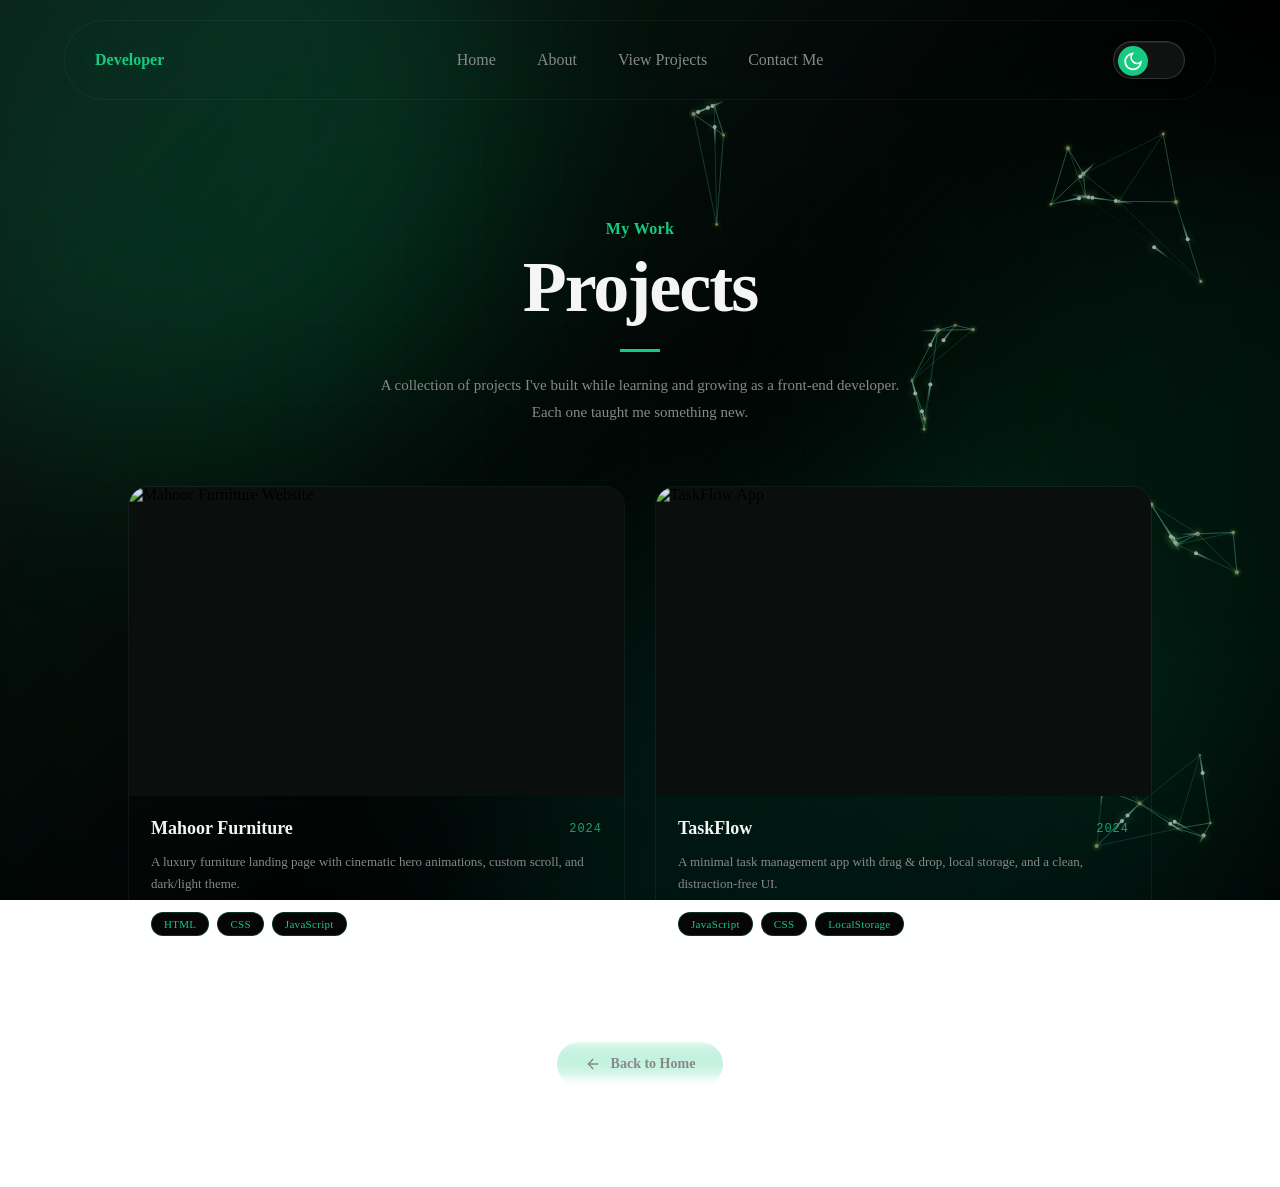
==== commit d6e0cd94: "fix mobile navigation and update style" ====
--- a/projects.html
+++ b/projects.html
@@ -48,11 +48,46 @@
           <a href="index.html#contact">Contact Me</a>
         </nav>
 
-        <div class="mobile-nav" id="mobile-nav">
-          <a href="index.html">Home</a>
-          <a href="index.html#about">About</a>
-          <a href="projects.html" class="active">View Projects</a>
-          <a href="index.html#contact">Contact Me</a>
+        <!-- منوی تمام‌صفحه موبایل -->
+        <div class="mobile-menu-overlay" id="mobile-menu-overlay">
+          <div class="mobile-menu-content">
+            <nav>
+              <a href="index.html" class="menu-link"> Home </a>
+              <a href="#about" class="menu-link"> About </a>
+              <a href="projects.html" class="menu-link"> View Projects </a>
+              <a href="#contact" class="menu-link"> Contact Me </a>
+            </nav>
+
+            <!-- آیکون‌های شبکه‌های اجتماعی (اختیاری) -->
+            <div class="mobile-socials">
+              <a href="#" target="_blank" aria-label="GitHub">
+                <svg
+                  viewBox="0 0 24 24"
+                  fill="none"
+                  stroke="currentColor"
+                  stroke-width="2"
+                >
+                  <path
+                    d="M9 19c-5 1.5-5-2.5-7-3m14 6v-3.87a3.37 3.37 0 0 0-.94-2.61c3.14-.35 6.44-1.54 6.44-7A5.44 5.44 0 0 0 20 4.77 5.07 5.07 0 0 0 19.91 1S18.73.65 16 2.48a13.38 13.38 0 0 0-7 0C6.27.65 5.09 1 5.09 1A5.07 5.07 0 0 0 5 4.77a5.44 5.44 0 0 0-1.5 3.78c0 5.42 3.3 6.61 6.44 7A3.37 3.37 0 0 0 9 18.13V22"
+                  />
+                </svg>
+              </a>
+              <a href="#" target="_blank" aria-label="LinkedIn">
+                <svg
+                  viewBox="0 0 24 24"
+                  fill="none"
+                  stroke="currentColor"
+                  stroke-width="2"
+                >
+                  <path
+                    d="M16 8a6 6 0 0 1 6 6v7h-4v-7a2 2 0 0 0-2-2 2 2 0 0 0-2 2v7h-4v-7a6 6 0 0 1 6-6z"
+                  />
+                  <rect x="2" y="9" width="4" height="12" />
+                  <circle cx="4" cy="4" r="2" />
+                </svg>
+              </a>
+            </div>
+          </div>
         </div>
 
         <button
@@ -276,6 +311,8 @@
 
     <script src="js/network.js"></script>
     <script src="js/theme.js"></script>
-    <!-- <script src="js/app.js"></script> -->
+    <script src="js/app.js"></script>
+    <script src="js/projects-data.js"></script>
+    <script src="js/projects-render.js"></script>
   </body>
 </html>
--- a/css/style.css
+++ b/css/style.css
@@ -496,7 +496,6 @@
   left: 170%;
 }
 
-
 .box-icon {
   width: 36px;
   height: 29px;
@@ -513,13 +512,11 @@
 }
 
 .box:hover .box-icon {
-
   transform: rotate(-8deg) scale(1.15);
   background: black;
   color: #fff;
 }
 .box-icon svg {
-
   width: 22px;
   height: 22px;
   transition: 0.4s;
@@ -649,7 +646,7 @@
   cursor: pointer;
   padding: 0;
   position: relative;
-  z-index: 20;
+  z-index: 999;
 }
 
 .menu-toggle span {
@@ -670,7 +667,7 @@
 .menu-toggle.active span:nth-child(3) {
   transform: translateY(-7px) rotate(-45deg);
 }
-
+/* 
 .mobile-nav {
   position: absolute;
   top: calc(100% + 12px);
@@ -709,4 +706,165 @@
 .mobile-nav a:hover {
   background: rgba(24, 201, 130, 0.1);
   color: #fff;
-}
+} */
+
+/* پس‌زمینه تمام‌صفحه با افکت شیشه‌ای */
+.mobile-menu-overlay {
+  position: fixed;
+  inset: 0;
+  width: 100%;
+  height: 100vh;
+  background: rgba(6, 6, 6, 0.85); /* تم تاریک */
+  backdrop-filter: blur(25px);
+  -webkit-backdrop-filter: blur(25px);
+  z-index: 900; /* بالاتر از همه چیز جز دکمه همبرگری */
+  display: flex;
+  justify-content: center;
+  align-items: center;
+  opacity: 0;
+  pointer-events: none;
+  transition: opacity 0.5s cubic-bezier(0.22, 1, 0.36, 1);
+}
+
+.mobile-menu-overlay.open {
+  opacity: 1;
+  pointer-events: auto;
+}
+
+/* محتویات داخل منو */
+.mobile-menu-content {
+  display: flex;
+  flex-direction: column;
+  align-items: center;
+  gap: 60px;
+  width: 100%;
+  padding: 20px;
+}
+
+.mobile-menu-content nav {
+  position: relative;
+  display: flex;
+  flex-direction: column;
+  align-items: center;
+  gap: 28px;
+  width: 100%;
+}
+
+/* استایل لینک‌ها */
+.menu-link {
+  position: relative;
+  display: flex;
+  align-items: center;
+  gap: 16px;
+  color: var(--text-primary-white, #f5f5f5);
+  font-size: 28px;
+  font-weight: 800;
+  text-decoration: none;
+  letter-spacing: -0.5px;
+  opacity: 0;
+  transform: translateY(30px); /* انیمیشن ورود از پایین */
+  transition: 
+    opacity 0.6s cubic-bezier(0.22, 1, 0.36, 1),
+    transform 0.6s cubic-bezier(0.22, 1, 0.36, 1),
+    color 0.3s ease,
+    text-shadow 0.3s ease;
+}
+
+/* شماره‌های کنار لینک */
+.menu-link span {
+  font-family: "Courier New", monospace;
+  font-size: 14px;
+  color: var(--accent);
+  opacity: 0.7;
+  font-weight: 400;
+}
+
+/* افکت هاور نئونی */
+.menu-link:hover {
+  color: var(--accent);
+  text-shadow: 0 0 20px rgba(24, 201, 130, 0.6);
+}
+
+/* انیمیشن پلکانی (Staggered) هنگام باز شدن */
+.mobile-menu-overlay.open .menu-link {
+  opacity: 1;
+  transform: translateY(0);
+}
+
+.mobile-menu-overlay.open .menu-link:nth-child(1) { transition-delay: 0.1s; }
+.mobile-menu-overlay.open .menu-link:nth-child(2) { transition-delay: 0.2s; }
+.mobile-menu-overlay.open .menu-link:nth-child(3) { transition-delay: 0.3s; }
+.mobile-menu-overlay.open .menu-link:nth-child(4) { transition-delay: 0.4s; }
+
+/* آیکون‌های شبکه‌های اجتماعی */
+.mobile-socials {
+  position: absolute;
+  top: 13%;
+  display: flex;
+  gap: 20px;
+  opacity: 0;
+  transform: translateY(20px);
+  transition: all 0.6s cubic-bezier(0.22, 1, 0.36, 1) 0.5s;
+}
+
+.mobile-menu-overlay.open .mobile-socials {
+  opacity: 1;
+  transform: translateY(0);
+}
+
+.mobile-socials a {
+  display: flex;
+  align-items: center;
+  justify-content: center;
+  width: 44px;
+  height: 44px;
+  border-radius: 50%;
+  background: rgba(255, 255, 255, 0.05);
+  border: 1px solid rgba(255, 255, 255, 0.1);
+  color: var(--text-secondary);
+  transition: 0.3s ease;
+}
+
+.mobile-socials a:hover {
+  background: rgba(24, 201, 130, 0.15);
+  border-color: var(--accent);
+  color: var(--accent);
+  transform: translateY(-4px);
+}
+
+.mobile-socials svg {
+  width: 20px;
+  height: 20px;
+  color: var(--accent);
+}
+
+/* =================================
+   LIGHT THEME OVERRIDES
+================================= */
+body.light .mobile-menu-overlay {
+  background: rgba(248, 250, 252, 0.9);
+}
+
+body.light .menu-link {
+  color: #0f172a;
+}
+
+body.light .menu-link:hover {
+  color: #10b981;
+  text-shadow: 0 0 20px rgba(16, 185, 129, 0.4);
+}
+
+body.light .mobile-socials svg{
+  color: #b10909;
+}
+body.light .mobile-socials a {
+  background: rgba(0, 0, 0, 0.03);
+  border-color: rgba(0, 0, 0, 0.08);
+  color: #475569;
+}
+
+body.light .mobile-socials a:hover {
+  background: rgba(16, 185, 129, 0.1);
+  border-color: #10b981;
+  color: #0f766e;
+}
--- a/css/background.css
+++ b/css/background.css
@@ -13,17 +13,13 @@
 
 .bg-grid {
   position: absolute;
-
   inset: 0;
-
   background-image:
     linear-gradient(rgba(255, 255, 255, 0.025) 1px, transparent 1px),
     linear-gradient(90deg, rgba(255, 255, 255, 0.025) 1px, transparent 1px);
 
   background-size: 80px 80px;
-
   opacity: 0.45;
-
   mask-image: radial-gradient(circle, black 30%, transparent 100%);
 }
 
--- a/css/light-theme.css
+++ b/css/light-theme.css
@@ -29,7 +29,7 @@
 }
 
 body.light .logo {
-  color: #4a4e4d;
+  color: var(--text-primary);
   text-shadow: none;
 }
 
--- a/css/projects.css
+++ b/css/projects.css
@@ -1,6 +1,3 @@
-/* =========================================================
-   PROJECTS PAGE
-   ========================================================= */
 
 /* ---------- PAGE HERO ---------- */
 
--- a/css/responsive.css
+++ b/css/responsive.css
@@ -39,7 +39,7 @@
   .stats {
     justify-content: center;
   }
-  .about{
+  .about {
     display: flex;
     align-items: center;
     flex-direction: column;
